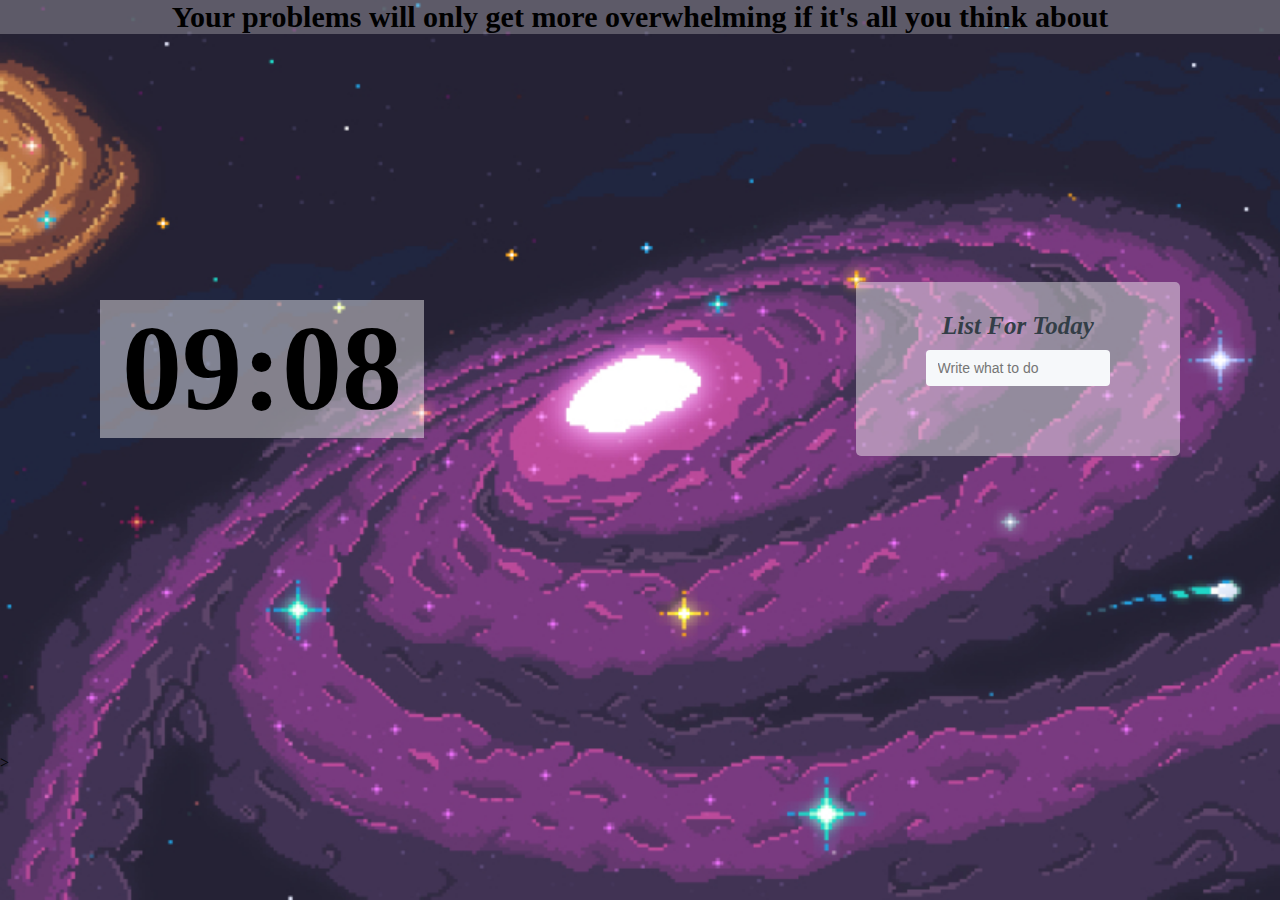
==== momentumindex.html @ 3365ca20 "Updates on file locations and file connections" ====
<!DOCTYPE html>
<html lang="en">
  <head>
    <meta charset="UTF-8" />
    <meta http-equiv="X-UA-Compatible" content="IE=edge" />
    <meta name="viewport" content="width=device-width, initial-scale=1.0" />
    <script src="momentumscript.js" defer></script>
    <script src="time.js" defer></script>
    <script src="todo.js" defer></script>
    <script src="background.js" defer></script>
    <script src="randomquote.js" defer></script>
    <!--<script src="../mainobj.js" defer></script>-->
    <link rel="stylesheet" href="momentumindex.css" />
    <link
      rel="icon"
      href="https://c.tenor.com/ikzslJI3dh8AAAAi/pixel-bunny.gif"
      type="image/icon type"
    />
    <title>Momentum Site</title>
  </head>
  <body>
    <div class="topquote">
      <h2></h2>
    </div>

    <div class="whole">
      <!--Left section of page-->
      <section class="left">
        <!--Tells Time-->
        <div class="time">
          <h1>00:00</h1>
        </div>

        <!--Greeting-->
        <div id="greet">
          <h2 data-username></h2>
        </div>
      </section>

      <!--Right section of page-->
      <section class="right">
        <div class="list">
          <form class="js-toDoForm">
            <label for="writeList">List For Today</label>
            <input type="text" placeholder="Write what to do" id="writeList" />
          </form>

          <ul class="js-toDoList"></ul>
        </div>

        <span class="js-weather"></span>
      </section>
    </div>
    <div id="mainobj"></div>
    >
    <div id="randquote"></div>
  </body>
</html>
---- momentumindex.css ----
* {
  box-sizing: border-box;
  padding: 0;
  margin: 0;
}

body {
  background-color: #60a3bc;
}

.topquote{
  text-align: center;
  font-family: "Noto Serif", serif;
  color: black;
}

.topquote h2{
  background-color: rgba(248, 247, 247, 0.267);
  font-size: 30px;
}

.whole {
  display: flex;
  justify-content: space-between;
  align-items: center;
  width: 100%;
  height: 80vh;
  padding: 50px 100px 100px 100px ;
}

.left {
  width: 30%;
  font-family: "Noto Serif", serif;
  background-color: rgba(248, 247, 247, 0.452);
  text-align: center;
}

.time h1 {
  font-size: 120px;
  color: black;
}

#greet{
  font-size: 20px;
  color: black;
}

ul,
li {
  list-style: none;
}

input,
button {
  border: none;
}

input:focus,
button:focus {
  box-shadow: none;
  outline: none;
}

.greetings {
  font-size: 40px;
  font-weight: 400;
  font-style: italic;
  color: #fff;
}

.right {
  width: 30%;
  font-family: "Nunito Sans", sans-serif;
  text-align: center;
}

.list {
  display: inline-block;
  width: 80%;
  height: 50%;
  padding: 30px;
  border-radius: 5px;
  background-color: rgba(248, 247, 247, 0.452);
}

.js-toDoForm label {
  display: inline-block;
  margin-bottom: 10px;
  width: 100%;
  font-family: "Noto Serif", serif;
  font-size: 25px;
  font-weight: 700;
  font-style: italic;
  color: #333e47;
}

.js-toDoForm input {
  width: 50%;
  height: 36px;
  padding: 0 12px;
  margin-bottom: 40px;
  border-radius: 4px;
  font-size: 14px;
  background-color: #f6f8fa;
  color: #333e47;
}

.js-toDoForm input:focus {
  border: 1px solid #2860e1;
}

.js-toDoList li {
  margin-bottom: 10px;
  margin-left: 50px;
  text-align: left;
  font-size: 18px;
}

.js-toDoList button {
  padding: 5px;
  margin-right: 10px;
  border-radius: 4px;
  color: #fff;
  background-color: #2860e1;
  cursor: pointer;
}

.js-toDoList button:focus {
  font-weight: 700;
  color: #2860e1;
  background-color: #fff;
}

@media screen and (max-width: 1280px) {
  .list {
    width: 100%;
  }

  .js-toDoForm input {
    width: 70%;
  }

  .js-toDoList li {
    font-size: 15px;
  }

  .js-toDoList button {
    font-size: 12px;
  }
}

.form,
.greetings {
  display: none;
}

.showing {
  display: block;
}

.bgImage {
  position: absolute;
  top: 0;
  left: 0;
  width: 100%;
  height: 100%;
  z-index: -1;
  animation: fadeIn 500ms linear;
}

@keyframes fadeIn {
  from {
    opacity: 0;
  }
  to {
    opacity: 1;
  }
}
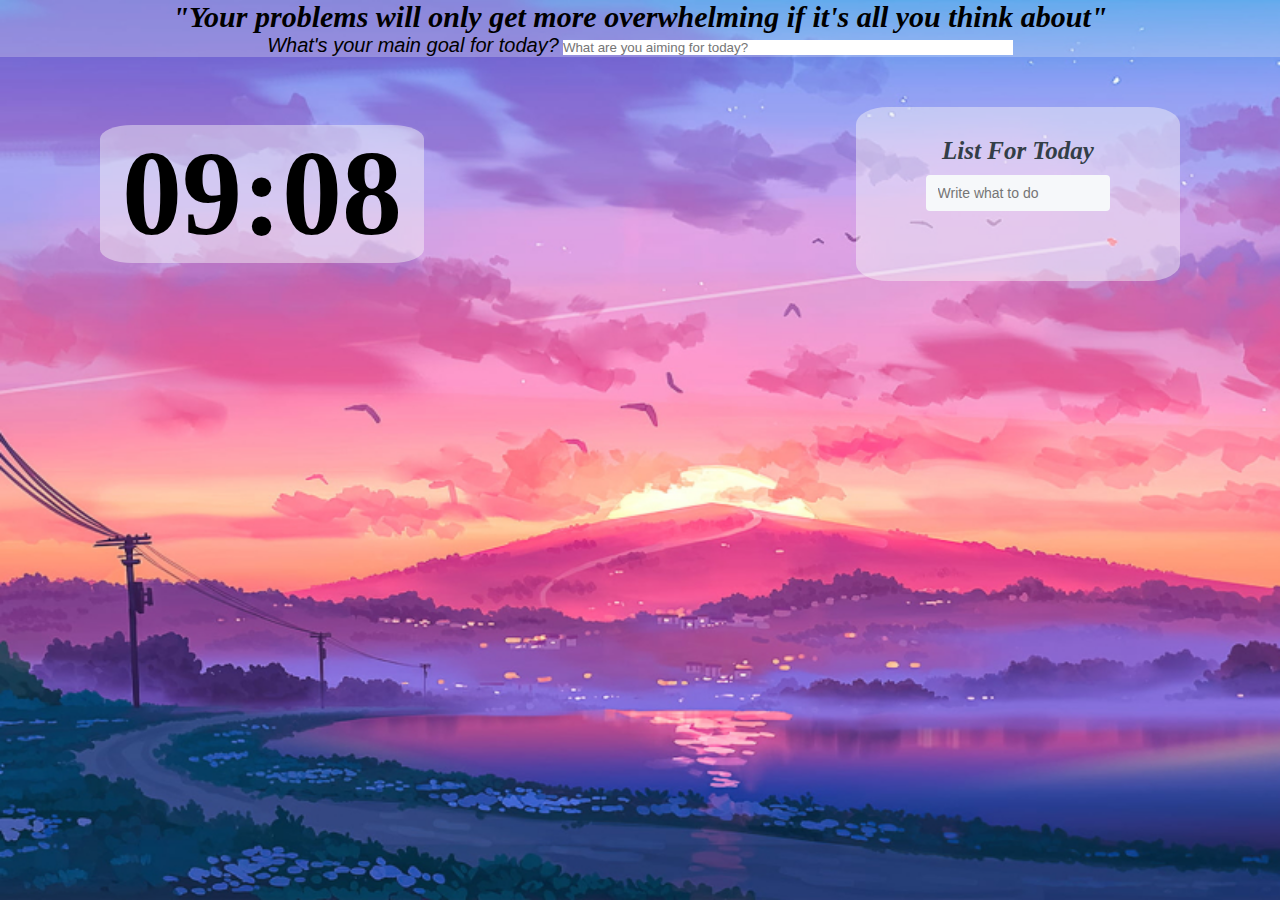
==== commit c687a62f: "Updates on previous files and added mainobj.js" ====
--- a/momentumindex.html
+++ b/momentumindex.html
@@ -9,7 +9,7 @@
     <script src="todo.js" defer></script>
     <script src="background.js" defer></script>
     <script src="randomquote.js" defer></script>
-    <!--<script src="../mainobj.js" defer></script>-->
+    <script src="mainobj.js" defer></script>
     <link rel="stylesheet" href="momentumindex.css" />
     <link
       rel="icon"
@@ -22,7 +22,18 @@
     <div class="topquote">
       <h2></h2>
     </div>
-
+    <form class="mainobj">
+      <label for="objective" id="lblobj"
+        >What's your main goal for today?</label
+      >
+      <input
+        type="text"
+        placeholder="What are you aiming for today?"
+        id="writeGoal"
+      />
+      <h2 class="js-maingoal maingoal"></h2>
+    </form>
+    
     <div class="whole">
       <!--Left section of page-->
       <section class="left">
@@ -47,12 +58,9 @@
 
           <ul class="js-toDoList"></ul>
         </div>
-
-        <span class="js-weather"></span>
       </section>
     </div>
-    <div id="mainobj"></div>
-    >
-    <div id="randquote"></div>
+
+    <div id="addedquote"></div>
   </body>
 </html>
--- a/momentumindex.css
+++ b/momentumindex.css
@@ -8,15 +8,42 @@
   background-color: #60a3bc;
 }
 
-.topquote{
+.topquote {
   text-align: center;
   font-family: "Noto Serif", serif;
   color: black;
+  font-style: italic;
 }
 
-.topquote h2{
+.topquote h2 {
   background-color: rgba(248, 247, 247, 0.267);
   font-size: 30px;
+}
+
+.mainobj {
+  display: flex;
+  flex-direction: column;
+  text-align: center;
+  background-color: rgba(248, 247, 247, 0.267);
+}
+
+#lblobj {
+  font-size: 20px;
+  font-family: "Nunito Sans", sans-serif;
+  padding-top: 20px;
+  font-style: italic;
+}
+
+#writeGoal {
+  width: 50vh;
+  align-self: center;
+}
+
+.maingoal {
+  font-size: 40px;
+  font-weight: 400;
+  font-style: italic;
+  color: black;
 }
 
 .whole {
@@ -24,8 +51,8 @@
   justify-content: space-between;
   align-items: center;
   width: 100%;
-  height: 80vh;
-  padding: 50px 100px 100px 100px ;
+  height: 100%;
+  padding: 50px 100px 50px 100px;
 }
 
 .left {
@@ -33,6 +60,7 @@
   font-family: "Noto Serif", serif;
   background-color: rgba(248, 247, 247, 0.452);
   text-align: center;
+  border-radius: 10%;
 }
 
 .time h1 {
@@ -40,9 +68,10 @@
   color: black;
 }
 
-#greet{
+#greet {
   font-size: 20px;
   color: black;
+  font-style: italic;
 }
 
 ul,
@@ -61,13 +90,6 @@
   outline: none;
 }
 
-.greetings {
-  font-size: 40px;
-  font-weight: 400;
-  font-style: italic;
-  color: #fff;
-}
-
 .right {
   width: 30%;
   font-family: "Nunito Sans", sans-serif;
@@ -81,6 +103,7 @@
   padding: 30px;
   border-radius: 5px;
   background-color: rgba(248, 247, 247, 0.452);
+  border-radius: 10%;
 }
 
 .js-toDoForm label {
@@ -149,11 +172,6 @@
   }
 }
 
-.form,
-.greetings {
-  display: none;
-}
-
 .showing {
   display: block;
 }
@@ -176,4 +194,3 @@
     opacity: 1;
   }
 }
-
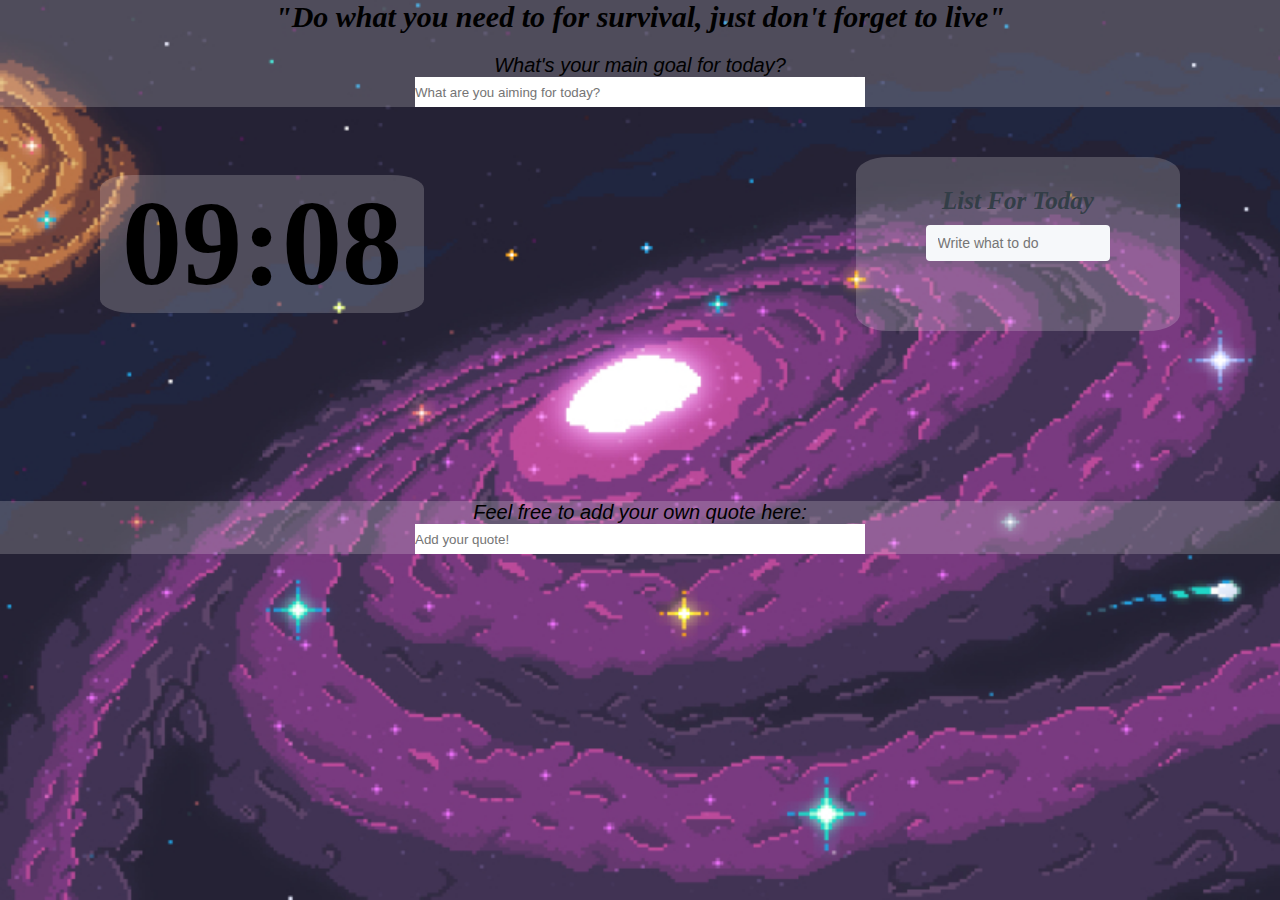
==== commit fe155541: "Updates for custom quote added, custquote.js also added" ====
--- a/momentumindex.html
+++ b/momentumindex.html
@@ -10,6 +10,7 @@
     <script src="background.js" defer></script>
     <script src="randomquote.js" defer></script>
     <script src="mainobj.js" defer></script>
+    <script src="custquote.js" defer></script>
     <link rel="stylesheet" href="momentumindex.css" />
     <link
       rel="icon"
@@ -19,9 +20,13 @@
     <title>Momentum Site</title>
   </head>
   <body>
+
+    <!--Random Quote Section-->
     <div class="topquote">
       <h2></h2>
     </div>
+
+    <!--Main Objective-->
     <form class="mainobj">
       <label for="objective" id="lblobj"
         >What's your main goal for today?</label
@@ -33,7 +38,7 @@
       />
       <h2 class="js-maingoal maingoal"></h2>
     </form>
-    
+
     <div class="whole">
       <!--Left section of page-->
       <section class="left">
@@ -61,6 +66,16 @@
       </section>
     </div>
 
-    <div id="addedquote"></div>
+    <!--Custom Quote-->
+      <form class="customquote">
+        <label for="writeQuote" id="lblcustquo">Feel free to add your own quote here:</label>
+        <input
+          type="text"
+          name="writeQuote"
+          id="writeQuote"
+          placeholder="Add your quote!"
+        />
+        <h2 class="js-custom custom"></h2>
+      </form>
   </body>
 </html>
--- a/momentumindex.css
+++ b/momentumindex.css
@@ -16,7 +16,7 @@
 }
 
 .topquote h2 {
-  background-color: rgba(248, 247, 247, 0.267);
+  background-color: rgba(248, 247, 247, 0.2);
   font-size: 30px;
 }
 
@@ -24,7 +24,7 @@
   display: flex;
   flex-direction: column;
   text-align: center;
-  background-color: rgba(248, 247, 247, 0.267);
+  background-color: rgba(248, 247, 247, 0.2);
 }
 
 #lblobj {
@@ -36,11 +36,12 @@
 
 #writeGoal {
   width: 50vh;
+  height: 30px;
   align-self: center;
 }
 
 .maingoal {
-  font-size: 40px;
+  font-size: 30px;
   font-weight: 400;
   font-style: italic;
   color: black;
@@ -58,7 +59,7 @@
 .left {
   width: 30%;
   font-family: "Noto Serif", serif;
-  background-color: rgba(248, 247, 247, 0.452);
+  background-color: rgba(248, 247, 247, 0.2);
   text-align: center;
   border-radius: 10%;
 }
@@ -102,7 +103,7 @@
   height: 50%;
   padding: 30px;
   border-radius: 5px;
-  background-color: rgba(248, 247, 247, 0.452);
+  background-color: rgba(248, 247, 247, 0.2);
   border-radius: 10%;
 }
 
@@ -154,6 +155,33 @@
   background-color: #fff;
 }
 
+.customquote {
+  display: flex;
+  flex-direction: column;
+  text-align: center;
+  background-color: rgba(248, 247, 247, 0.2);
+  margin-top: 120px;
+}
+
+#lblcustquo {
+  font-size: 20px;
+  font-family: "Nunito Sans", sans-serif;
+  font-style: italic;
+}
+
+#writeQuote {
+  width: 50vh;
+  height: 30px;
+  align-self: center;
+}
+
+.custom {
+  font-size: 30px;
+  font-weight: 400;
+  font-style: italic;
+  color: black;
+}
+
 @media screen and (max-width: 1280px) {
   .list {
     width: 100%;
